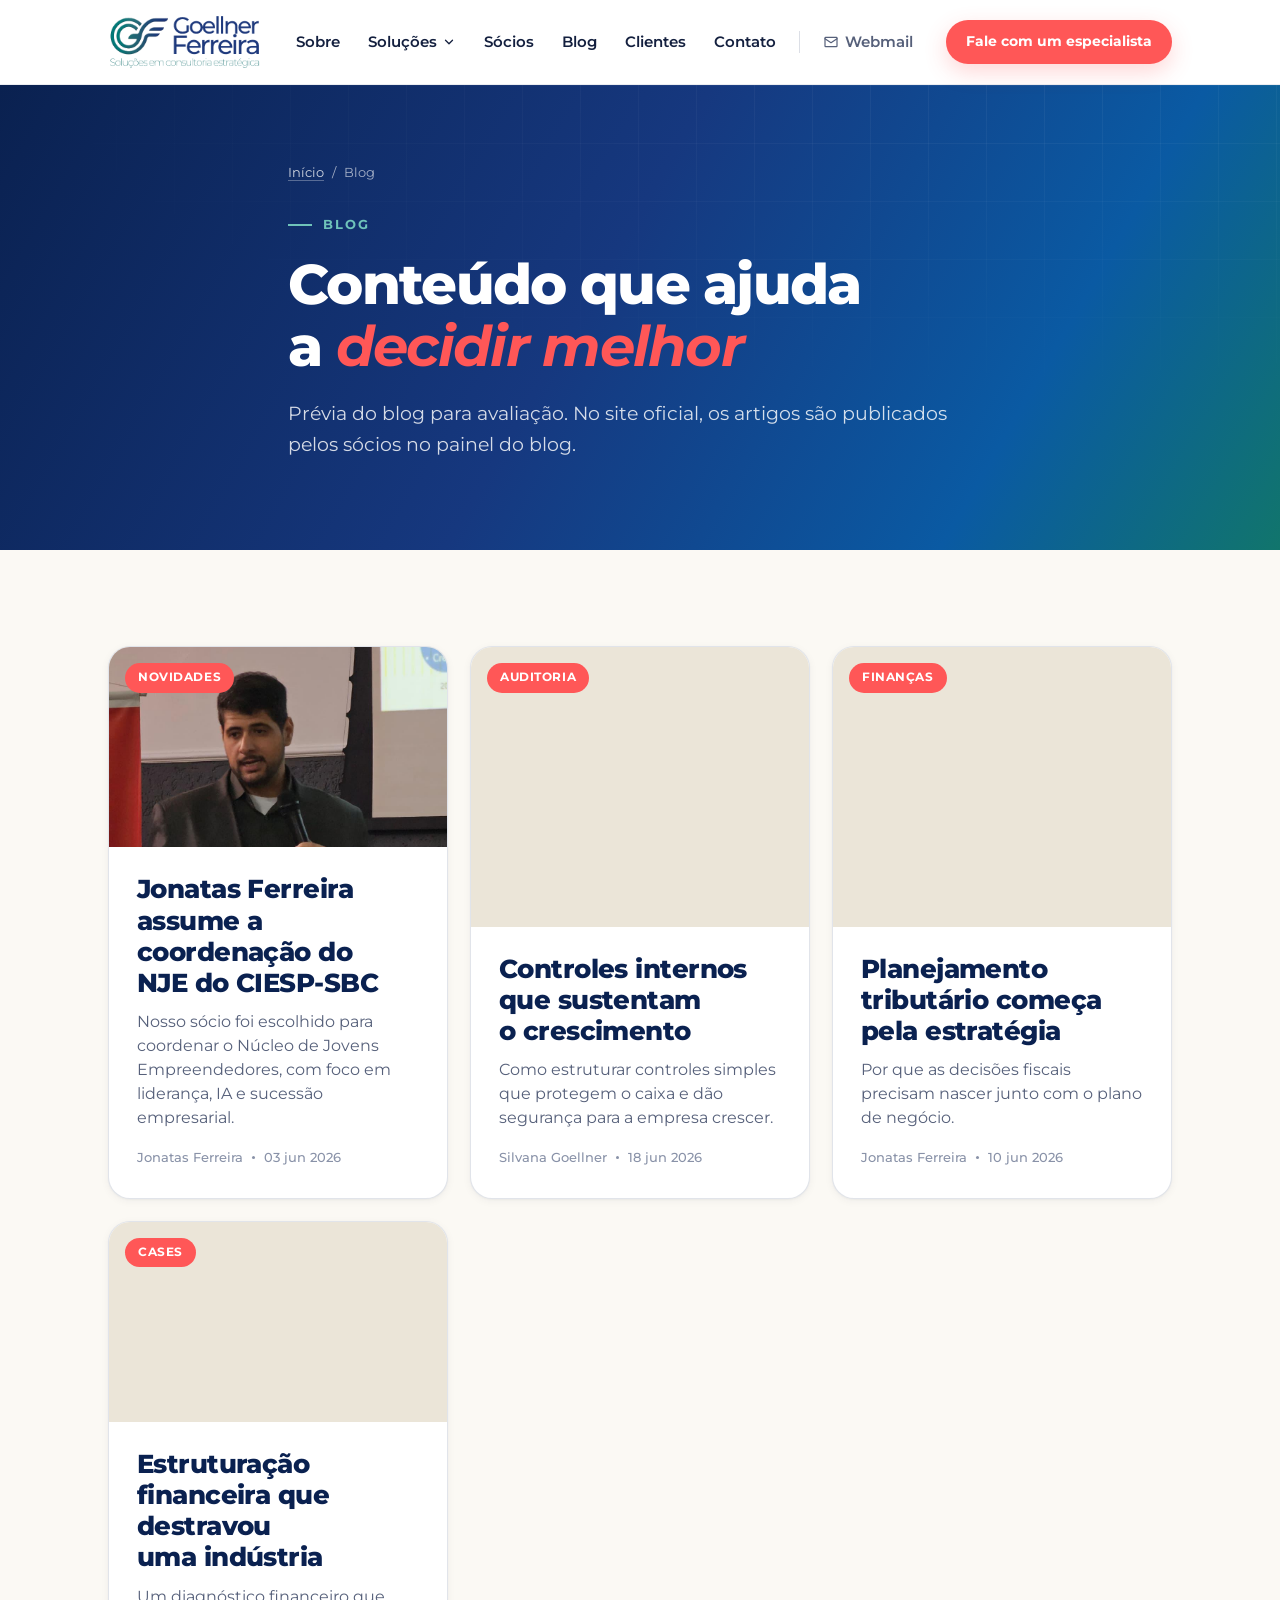
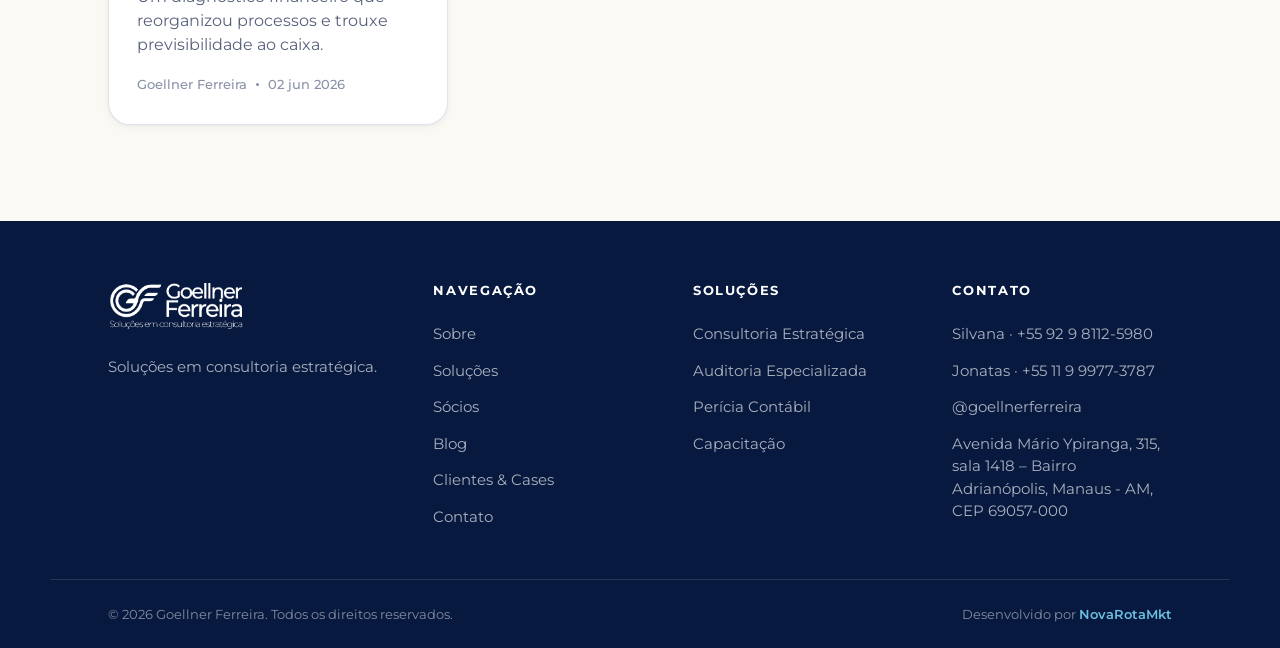
==== blog/index.html @ 42d34f9a "121" ====
<!DOCTYPE html>
<html lang="pt-BR">
<head>
<meta charset="UTF-8" />
<meta name="robots" content="noindex, nofollow" />
<meta name="viewport" content="width=device-width, initial-scale=1.0" />
<title>Blog (prévia) | Goellner Ferreira</title>
<meta name="description" content="Recebemos a sua mensagem." />

<meta name="author" content="Goellner Ferreira" />
<meta http-equiv="Content-Security-Policy" content="upgrade-insecure-requests" />
<meta name="google-site-verification" content="rAgCxMST4KZm6oVGgLvI1iyK0p1eZShSmcv3sGeHXk4" />
<!-- Google tag (gtag.js) -->
<script async src="https://www.googletagmanager.com/gtag/js?id=G-H2V8YQGPY5"></script>
<script>window.dataLayer=window.dataLayer||[];function gtag(){dataLayer.push(arguments);}gtag('js',new Date());gtag('config','G-H2V8YQGPY5');</script>
<link rel="canonical" href="https://goellnerferreira.com.br/obrigado.html" />
<meta property="og:type" content="website" />
<meta property="og:title" content="Mensagem enviada | Goellner Ferreira" />
<meta property="og:description" content="Recebemos a sua mensagem." />
<meta property="og:url" content="https://goellnerferreira.com.br/obrigado.html" />
<meta property="og:image" content="https://goellnerferreira.com.br/assets/logo-gf.png" />
<meta property="og:site_name" content="Goellner Ferreira" />
<meta property="og:locale" content="pt_BR" />
<meta name="twitter:card" content="summary_large_image" />
<link rel="alternate" type="application/rss+xml" title="Blog Goellner Ferreira" href="https://goellnerferreira.com.br/blog/rss.php" />

<link rel="icon" type="image/png" href="../assets/gf-symbol.png" />
<link rel="preconnect" href="https://fonts.googleapis.com" />
<link rel="preconnect" href="https://fonts.gstatic.com" crossorigin />
<link href="https://fonts.googleapis.com/css2?family=Montserrat:ital,wght@0,400;0,500;0,600;0,700;0,800;1,500;1,600&display=swap" rel="stylesheet" />
<style>
:root{
  --navy-900:#07193f;--navy-800:#0a2150;--navy-700:#102a63;--navy-600:#16387f;
  --royal:#0e76cf;--royal-deep:#0a5aa3;--sky:#6cbfe0;
  --teal-700:#11756c;--teal-600:#1f8a82;--teal-300:#6fc3ba;
  --coral:#ff5757;--coral-deep:#e23f3f;
  --cream:#f3efe7;--cream-2:#ebe5d8;--paper:#fff;--paper-2:#fbf9f4;
  --ink:#14203f;--muted:#56607a;--faint:#8992a8;
  --line:rgba(10,33,80,.12);--line-2:rgba(10,33,80,.07);
  --grad-brand:linear-gradient(120deg,var(--navy-800) 0%,var(--navy-600) 46%,var(--royal-deep) 78%,var(--teal-700) 100%);
  --font:"Montserrat",system-ui,sans-serif;
  --r:14px;--r-lg:22px;
  --sh-sm:0 1px 2px rgba(16,30,68,.04),0 2px 8px rgba(16,30,68,.05);
  --sh-md:0 6px 8px rgba(10,33,80,.03),0 18px 26px rgba(10,33,80,.08);
  --max:1180px;--gut:clamp(20px,5vw,58px);
}
*{box-sizing:border-box;margin:0;padding:0}
body{font-family:var(--font);background:var(--paper);color:var(--ink);font-size:16.5px;line-height:1.55;-webkit-font-smoothing:antialiased;text-rendering:optimizeLegibility}
h1,h2,h3,h4{font-weight:800;line-height:1.12;letter-spacing:-.022em;color:var(--navy-800);text-wrap:balance}
p{text-wrap:pretty}
a{color:inherit;text-decoration:none}
a:hover{color:var(--coral)}
img{display:block;max-width:100%}
.wrap{max-width:var(--max);margin:0 auto;padding-inline:var(--gut)}
.sec{padding-block:clamp(58px,7.5vw,104px)}
.sec.cream{background:var(--cream)}
.sec.paper2{background:var(--paper-2)}
.kicker{display:inline-flex;align-items:center;gap:11px;font-size:12.5px;font-weight:700;letter-spacing:.16em;text-transform:uppercase;color:var(--coral)}
.kicker::before{content:"";width:24px;height:2px;background:var(--coral)}
.kicker.teal{color:var(--teal-600)}.kicker.teal::before{background:var(--teal-600)}
.btn{display:inline-flex;align-items:center;gap:9px;font-family:var(--font);font-size:15px;font-weight:700;padding:14px 26px;border-radius:999px;border:1.5px solid transparent;cursor:pointer;transition:transform .18s,box-shadow .22s,background .2s,color .2s,border-color .2s;white-space:nowrap}
.btn svg{width:16px;height:16px}
.btn:hover{color:inherit}
.btn-coral{background:var(--coral);color:#fff;box-shadow:0 8px 22px rgba(255,87,87,.26)}
.btn-coral:hover{transform:translateY(-2px);color:#fff;filter:brightness(1.05)}
.btn-navy{background:var(--navy-800);color:#fff}
.btn-navy:hover{transform:translateY(-2px);color:#fff;background:var(--navy-900)}
.btn-ghost{border-color:var(--line);color:var(--navy-800);background:var(--paper)}
.btn-ghost:hover{border-color:var(--navy-700);color:var(--navy-800)}
.btn-light{background:rgba(255,255,255,.14);color:#fff;border-color:rgba(255,255,255,.32);backdrop-filter:blur(6px)}
.btn-light:hover{background:rgba(255,255,255,.22);color:#fff}
.btn-sm{padding:11px 20px;font-size:14px}
.strip{background:var(--navy-900);color:#fff;font-size:13.5px;font-weight:600;text-align:center;padding:9px 20px}
.strip b{color:var(--sky);font-weight:700}
.strip a{color:#fff;text-decoration:underline;text-underline-offset:3px;text-decoration-color:rgba(255,255,255,.4)}
.strip a:hover{color:var(--sky);text-decoration-color:var(--sky)}
.hdr{position:sticky;top:0;z-index:60;background:rgba(255,255,255,.88);backdrop-filter:blur(14px);border-bottom:1px solid var(--line-2);transition:box-shadow .3s,border-color .3s}
.hdr[data-stuck="true"]{border-bottom-color:var(--line);box-shadow:0 4px 20px rgba(16,30,68,.05)}
.nav{display:flex;align-items:center;gap:26px;height:84px}
.nav-logo{height:58px;width:auto}
.nav-links{display:flex;gap:2px;margin-left:auto}
.nav-link{font-size:14.5px;font-weight:600;color:var(--ink);padding:9px 15px;border-radius:999px;transition:.16s}
.nav-link:hover{background:var(--cream);color:var(--coral)}
.burger{margin-left:auto;display:none;flex-direction:column;gap:5px;background:none;border:none;cursor:pointer;padding:8px}
.burger span{width:26px;height:2px;background:var(--navy-800);border-radius:2px}
.mmenu{display:none;flex-direction:column;padding:10px var(--gut) 22px;background:var(--paper-2);border-bottom:1px solid var(--line)}
.mmenu.open{display:flex}
.mmenu a{padding:13px 6px;font-weight:600;border-bottom:1px solid var(--line-2)}
.mmenu .btn{margin-top:14px;justify-content:center}
.hero{position:relative;min-height:clamp(500px,68vh,740px);display:flex;align-items:center;overflow:hidden;isolation:isolate;background:var(--grad-brand)}
.hero-grid-tex{position:absolute;inset:0;background-image:linear-gradient(rgba(255,255,255,.05) 1px,transparent 1px),linear-gradient(90deg,rgba(255,255,255,.05) 1px,transparent 1px);background-size:58px 58px;-webkit-mask-image:radial-gradient(120% 100% at 78% 0%,#000,transparent 70%);mask-image:radial-gradient(120% 100% at 78% 0%,#000,transparent 70%);z-index:1}
.hero-glow{position:absolute;right:-10%;top:-32%;width:56vw;max-width:680px;aspect-ratio:1;background:radial-gradient(circle,rgba(108,191,224,.24),rgba(31,138,130,.12) 46%,transparent 68%);z-index:1}
.hero-glow-2{position:absolute;left:-12%;bottom:-40%;width:42vw;max-width:480px;aspect-ratio:1;background:radial-gradient(circle,rgba(255,87,87,.1),transparent 66%);z-index:1}
.hero-in{position:relative;z-index:3;display:grid;grid-template-columns:1.1fr .9fr;gap:clamp(36px,5vw,80px);align-items:stretch;padding-block:clamp(40px,5.5vw,76px)}
.hero-in>div:first-child{display:flex;flex-direction:column;justify-content:center}
.hero h1{font-size:clamp(36px,5vw,60px);margin-top:20px;letter-spacing:-.032em;color:#fff}
.hero h1 em{font-style:italic;font-weight:700;color:var(--coral)}
.hero-sub{font-size:clamp(16.5px,1.45vw,19px);color:rgba(255,255,255,.8);margin-top:20px;max-width:46ch;line-height:1.65}
.hero-cta{display:flex;gap:13px;margin-top:34px;flex-wrap:wrap}
.hero-meta{display:flex;align-items:center;gap:13px;margin-top:30px;padding-top:24px;border-top:1px solid rgba(255,255,255,.16)}
.faces{display:flex}
.faces img{width:46px;height:46px;border-radius:50%;object-fit:cover;border:2.5px solid rgba(255,255,255,.3)}
.faces img+img{margin-left:-14px}
.hero-meta .t{font-size:13.5px;color:rgba(255,255,255,.66);line-height:1.45}
.hero-meta .t b{color:#fff;display:block;font-size:14px}
.hero .kicker{color:var(--teal-300)}.hero .kicker::before{background:var(--teal-300)}
.panel{position:relative;min-height:420px;background:rgba(255,255,255,.08);border:1px solid rgba(255,255,255,.18);border-radius:var(--r-lg);padding:clamp(30px,3.4vw,40px);backdrop-filter:blur(14px);box-shadow:0 30px 60px rgba(0,0,0,.2);display:flex;flex-direction:column}
.panel-slide{display:none;flex-direction:column;flex:1;animation:fadein .5s ease}
.panel-slide.active{display:flex}
@keyframes fadein{from{opacity:0;transform:translateY(6px)}to{opacity:1;transform:none}}
.panel-h{display:flex;align-items:center;justify-content:space-between;margin-bottom:22px}
.panel-h span:first-child{font-size:11.5px;font-weight:700;letter-spacing:.14em;text-transform:uppercase;color:rgba(255,255,255,.6)}
.pulse{width:8px;height:8px;border-radius:50%;background:var(--teal-300);box-shadow:0 0 0 4px rgba(111,195,186,.22);animation:pulsing 2s infinite}
@keyframes pulsing{0%,100%{box-shadow:0 0 0 4px rgba(111,195,186,.22)}50%{box-shadow:0 0 0 9px rgba(111,195,186,.06)}}
.stat-grid{display:grid;grid-template-columns:1fr 1fr;gap:1px;background:rgba(255,255,255,.14);border-radius:14px;overflow:hidden;flex:1}
.stat-cell{background:rgba(10,33,80,.3);padding:24px 20px;display:flex;flex-direction:column;gap:9px;justify-content:center}
.stat-cell .v{font-size:clamp(30px,3.2vw,40px);font-weight:800;color:#fff;letter-spacing:-.03em;line-height:1}
.stat-cell .v span{font-size:14px;color:var(--teal-300);margin-left:3px;font-weight:700}
.stat-cell .l{font-size:13px;color:rgba(255,255,255,.6);line-height:1.4}
.panel-note{margin-top:18px;font-size:13.5px;color:rgba(255,255,255,.7);line-height:1.55;border-top:1px solid rgba(255,255,255,.12);padding-top:16px}
.panel-post{display:flex;flex-direction:column;flex:1;border-radius:14px;overflow:hidden;background:rgba(10,33,80,.3);text-decoration:none;color:#fff;transition:background .2s}
.panel-post:hover{background:rgba(10,33,80,.42);color:#fff}
.panel-post-cov{height:180px;overflow:hidden}
.panel-post-cov img{width:100%;height:100%;object-fit:cover;object-position:50% 25%}
.panel-post-b{padding:20px 22px 22px;display:flex;flex-direction:column;gap:10px;flex:1}
.panel-post-tag{font-size:11px;font-weight:700;letter-spacing:.06em;text-transform:uppercase;color:var(--teal-300);align-self:flex-start}
.panel-post-b h4{color:#fff;font-size:18px;line-height:1.32;font-weight:700}
.panel-post-b p{color:rgba(255,255,255,.7);font-size:13.5px;line-height:1.55}
.panel-post-link{margin-top:auto;font-size:13px;font-weight:700;color:var(--coral);display:inline-flex;align-items:center;gap:6px}
.panel-post-link svg{width:14px;height:14px}
.panel-about{flex:1;display:flex;flex-direction:column;gap:18px;justify-content:center}
.panel-about>p{font-size:15.5px;color:rgba(255,255,255,.82);line-height:1.65}
.panel-about-faces{display:flex;align-items:center;gap:14px}
.panel-about-faces img{width:50px;height:50px;border-radius:50%;object-fit:cover;border:2px solid rgba(255,255,255,.24);flex:none}
.panel-about-faces div{display:flex;flex-direction:column}
.panel-about-faces b{color:#fff;font-size:15px}
.panel-about-faces span{font-size:12.5px;color:rgba(255,255,255,.6);margin-top:2px}
.panel-dots{display:flex;justify-content:center;gap:9px;margin-top:22px}
.panel-dot{width:8px;height:8px;border-radius:50%;background:rgba(255,255,255,.26);border:none;cursor:pointer;padding:0;transition:.25s}
.panel-dot.active{background:var(--coral);box-shadow:0 0 0 3px rgba(255,87,87,.24)}
.trust{background:var(--paper);border-block:1px solid var(--line-2);padding-block:clamp(34px,4vw,52px)}
.trust-l{font-size:11.5px;font-weight:700;letter-spacing:.16em;text-transform:uppercase;color:var(--faint);text-align:center;margin-bottom:26px}
.trust-more{font-size:13.5px;font-weight:700;color:var(--navy-700);text-decoration:underline;text-underline-offset:3px}.trust-more:hover{color:var(--coral)}
.marquee{overflow:hidden;-webkit-mask-image:linear-gradient(90deg,transparent,#000 8%,#000 92%,transparent);mask-image:linear-gradient(90deg,transparent,#000 8%,#000 92%,transparent)}
.marquee-track{display:flex;align-items:center;gap:clamp(40px,6vw,76px);width:max-content;animation:marquee 26s linear infinite}
.marquee-track img{height:36px;width:auto;flex:none;filter:grayscale(1) opacity(.55);transition:filter .22s}
.marquee-track img:hover{filter:none}
.marquee:hover .marquee-track{animation-play-state:paused}
@keyframes marquee{from{transform:translateX(0)}to{transform:translateX(-50%)}}
@media(prefers-reduced-motion:reduce){.marquee-track{animation:none}}
.split{display:grid;grid-template-columns:.82fr 1.18fr;gap:clamp(34px,5vw,80px);align-items:start}
.split-aside{position:sticky;top:112px}
.split-aside h2{font-size:clamp(28px,3.4vw,44px);margin-top:16px}
.split-aside p{color:var(--muted);margin-top:16px;font-size:16.5px}
.about-body p{font-size:17.5px;color:var(--muted);margin-bottom:20px;line-height:1.7}
.about-body strong{color:var(--navy-800);font-weight:700}
.mvv{display:grid;gap:2px;margin-top:12px;border-top:1px solid var(--line)}
.mvv-i{display:grid;grid-template-columns:130px 1fr;gap:22px;padding:24px 0;border-bottom:1px solid var(--line)}
.mvv-i .k{font-size:12.5px;font-weight:700;letter-spacing:.13em;text-transform:uppercase;color:var(--teal-600);padding-top:3px}
.mvv-i p{font-size:16px;color:var(--muted);line-height:1.65;margin:0}
.grid4{display:grid;grid-template-columns:repeat(4,1fr);gap:18px}
.scard{background:var(--paper);border:1px solid var(--line);border-radius:var(--r);padding:28px 26px 30px;box-shadow:var(--sh-sm);transition:transform .2s,box-shadow .24s}
.scard:hover{transform:translateY(-4px);box-shadow:var(--sh-md)}
.scard .num{font-size:12px;font-weight:800;letter-spacing:.12em;color:var(--faint)}
.badge{width:50px;height:50px;border-radius:13px;background:var(--grad-brand);display:grid;place-items:center;color:#fff;margin:20px 0 20px;box-shadow:0 6px 16px rgba(10,33,80,.18)}
.badge svg{width:24px;height:24px}
.scard h3{font-size:18px}
.scard p{font-size:14.5px;color:var(--muted);margin-top:10px;line-height:1.6}
.scard{display:flex;flex-direction:column}.smore{margin-top:auto;padding-top:20px;display:inline-flex;align-items:center;gap:7px;font-size:13.5px;font-weight:700;color:var(--coral)}.smore svg{width:15px;height:15px;transition:transform .2s}.smore:hover svg{transform:translateX(3px)}
.scard ul{list-style:none;margin-top:16px;display:grid;gap:7px}
.scard li{font-size:13px;color:var(--muted);padding-left:16px;position:relative}
.scard li::before{content:"";position:absolute;left:0;top:8px;width:5px;height:5px;border-radius:50%;background:var(--teal-300)}
.people{display:grid;gap:20px}
.person{display:grid;grid-template-columns:250px 1fr;gap:clamp(24px,3vw,44px);background:var(--paper);border:1px solid var(--line);border-radius:var(--r-lg);overflow:hidden;box-shadow:var(--sh-sm)}
.person img{width:100%;height:100%;object-fit:cover;min-height:270px}
.person-b{padding:clamp(26px,3vw,40px) clamp(26px,3vw,40px) clamp(26px,3vw,40px) 0}
.person-b .role{font-size:12.5px;font-weight:700;letter-spacing:.12em;text-transform:uppercase;color:var(--coral)}
.person-b h3{font-size:clamp(21px,2.2vw,28px);margin-top:8px}
.person-b p{font-size:15.5px;color:var(--muted);margin-top:14px;line-height:1.68}
.plink{display:inline-block;margin-top:18px;font-size:13.5px;font-weight:700;color:var(--royal-deep);text-decoration:underline;text-underline-offset:3px}.plink:hover{color:var(--coral)}
.creds{display:flex;flex-wrap:wrap;gap:8px;margin-top:20px}
.cred{font-size:12px;font-weight:600;color:var(--navy-700);background:var(--cream);border:1px solid var(--line-2);padding:6px 12px;border-radius:999px}
.quote{background:var(--cream-2);border-radius:var(--r-lg);padding:clamp(32px,4.5vw,64px);margin-top:24px}
.quote p{font-size:clamp(20px,2.4vw,30px);font-weight:600;font-style:italic;color:var(--navy-800);line-height:1.42;letter-spacing:-.02em;max-width:32ch}
.quote .who{font-size:13.5px;font-weight:700;letter-spacing:.1em;text-transform:uppercase;color:var(--muted);margin-top:24px}
.bhead{display:flex;align-items:flex-end;justify-content:space-between;gap:24px;flex-wrap:wrap;margin-bottom:40px}
.bhead h2{font-size:clamp(27px,3.3vw,42px);margin-top:14px}
.bgrid{display:grid;grid-template-columns:1.05fr .95fr;gap:24px;align-items:stretch}
.bfeat{display:flex;flex-direction:column;background:var(--paper);border:1px solid var(--line);border-radius:var(--r-lg);overflow:hidden;box-shadow:var(--sh-sm);transition:transform .2s,box-shadow .24s}
.bfeat:hover{transform:translateY(-4px);box-shadow:var(--sh-md)}
.bcov{position:relative;flex:1;min-height:230px;background:var(--cream-2);overflow:hidden}
.bcov img{position:absolute;inset:0;width:100%;height:100%;object-fit:cover;object-position:50% 22%;transition:transform .35s}
.bfeat:hover .bcov img{transform:scale(1.04)}
.chip{position:absolute;top:16px;left:16px;font-size:11.5px;font-weight:700;letter-spacing:.05em;text-transform:uppercase;color:#fff;background:var(--coral);padding:6px 13px;border-radius:999px}
.chip.sm{position:static;color:var(--coral);background:rgba(255,87,87,.12);align-self:flex-start}
.bfeat-b{padding:26px 28px 30px}
.bfeat-b h3{font-size:clamp(19px,2vw,26px);line-height:1.22}
.bfeat-b p{color:var(--muted);font-size:15.5px;margin-top:12px}
.bmeta{display:flex;align-items:center;gap:9px;font-size:12.5px;color:var(--faint);font-weight:500;margin-top:18px}
.bdot{width:3px;height:3px;border-radius:50%;background:var(--faint)}
.blist{display:flex;flex-direction:column;gap:18px}
.bitem{display:flex;gap:18px;background:var(--paper);border:1px solid var(--line);border-radius:var(--r);padding:16px;box-shadow:var(--sh-sm);transition:transform .2s,box-shadow .24s}
.bitem:hover{transform:translateY(-3px);box-shadow:var(--sh-md)}
.bthumb{flex:none;width:112px;border-radius:10px;overflow:hidden;background:var(--cream-2);display:grid;place-items:center}
.bthumb img{width:100%;height:100%;object-fit:cover}
.bthumb .fb{color:var(--faint)}
.bthumb .fb svg{width:24px;height:24px}
.bitem-b{display:flex;flex-direction:column;gap:8px;padding:4px 4px 4px 0}
.bitem-b h4{font-size:16.5px;line-height:1.28}
.bitem-b .bmeta{margin-top:auto}
.cta{background:var(--grad-brand);color:#fff;position:relative;overflow:hidden;isolation:isolate}
.cta::before{content:"";position:absolute;inset:0;background-image:linear-gradient(rgba(255,255,255,.05) 1px,transparent 1px),linear-gradient(90deg,rgba(255,255,255,.05) 1px,transparent 1px);background-size:62px 62px;-webkit-mask-image:radial-gradient(120% 100% at 78% 0%,#000,transparent 72%);mask-image:radial-gradient(120% 100% at 78% 0%,#000,transparent 72%);z-index:-1}
.cta::after{content:"";position:absolute;left:-8%;bottom:-64%;width:50vw;max-width:600px;aspect-ratio:1;background:radial-gradient(circle,rgba(108,191,224,.34),transparent 62%);z-index:-1}
.cta-in{display:flex;align-items:center;justify-content:space-between;gap:36px;flex-wrap:wrap;padding-block:clamp(54px,6.5vw,88px)}
.cta h2{color:#fff;font-size:clamp(27px,3.3vw,44px);max-width:19ch}
.cta p{color:rgba(255,255,255,.8);margin-top:14px;max-width:42ch}
.cgrid{display:grid;grid-template-columns:.85fr 1.15fr;gap:clamp(34px,5vw,72px)}
.ci{display:flex;gap:15px;align-items:flex-start;margin-top:24px}
.ci-ic{flex:none;width:46px;height:46px;border-radius:12px;background:rgba(255,87,87,.1);color:var(--coral);display:grid;place-items:center}
.ci-ic svg{width:20px;height:20px}
.ci h4{font-size:12.5px;color:var(--faint);font-weight:700;letter-spacing:.06em;text-transform:uppercase}
.ci p{font-size:16.5px;color:var(--ink);margin-top:3px}
.form{background:var(--paper);border:1px solid var(--line);border-radius:var(--r-lg);padding:clamp(26px,3vw,40px);box-shadow:var(--sh-md)}
.frow{display:grid;grid-template-columns:1fr 1fr;gap:16px}
.fld{margin-top:16px}
.fld:first-child{margin-top:0}
.frow>.fld{margin-top:0}
.frow{margin-top:16px}
.frow:first-child{margin-top:0}
.fld label{display:block;font-size:12.5px;font-weight:700;color:var(--muted);margin-bottom:7px}
.fld input,.fld textarea,.fld select{width:100%;font-family:var(--font);font-size:15.5px;color:var(--ink);background:var(--paper-2);border:1.5px solid var(--line);border-radius:11px;padding:13px 15px;transition:.18s}
.fld textarea{resize:vertical;min-height:118px}
.fld input:focus,.fld textarea:focus,.fld select:focus{outline:none;border-color:var(--coral);box-shadow:0 0 0 4px rgba(255,87,87,.12);background:#fff}
.form .btn{width:100%;justify-content:center;margin-top:22px}
.fnote{font-size:12.5px;color:var(--faint);text-align:center;margin-top:14px}
.ftr{background:var(--navy-900);color:rgba(255,255,255,.7)}
.ftr-top{display:grid;grid-template-columns:1.3fr 1fr 1fr 1fr;gap:40px;padding-block:60px 44px}
.ftr-logo{height:50px;margin-bottom:18px;filter:brightness(0) invert(1)}
.ftr-about{font-size:14.5px;line-height:1.65;max-width:32ch}
.ftr h5{color:#fff;font-size:12.5px;letter-spacing:.13em;text-transform:uppercase;margin-bottom:16px;font-weight:700}
.ftr-col a,.ftr-col p{display:block;font-size:14.5px;color:rgba(255,255,255,.66);padding:7px 0;overflow-wrap:anywhere}
.ftr-col a:hover{color:var(--sky)}
.ftr-bot{border-top:1px solid rgba(255,255,255,.12);padding-block:24px;display:flex;justify-content:space-between;gap:14px;flex-wrap:wrap;font-size:13px;color:rgba(255,255,255,.5)}
.ftr-bot a{color:var(--sky);font-weight:600}
.rv{opacity:0;transform:translateY(20px);transition:opacity .6s ease,transform .6s ease}
.rv.in{opacity:1;transform:none}
@media (prefers-reduced-motion:reduce){.rv{opacity:1;transform:none;transition:none}}
@media(max-width:860px){
  .nav-links{display:none}.burger{display:flex}
  .hdr .nav>.btn{display:none}
  .hero-in,.split,.bgrid,.cgrid{grid-template-columns:1fr}
  .split-aside{position:static}
  .grid4{grid-template-columns:1fr 1fr}
  .person{grid-template-columns:200px 1fr}
  .ftr-top{grid-template-columns:1fr 1fr}
}
@media(max-width:640px){
  body{font-size:16px}
  .grid4{grid-template-columns:1fr}
  .person{grid-template-columns:1fr}
  .person img{min-height:230px}
  .person-b{padding:24px}
  .mvv-i{grid-template-columns:1fr;gap:8px}
  .frow{grid-template-columns:1fr}
  .bitem{flex-direction:column}
  .bthumb{width:100%;aspect-ratio:16/9}
  .ftr-top{grid-template-columns:1fr}
  .nav{height:70px}.nav-logo{height:48px}
}
.faddr{line-height:1.55!important;max-width:30ch}</style>
<style>/*ftr-mobile*/
@media(max-width:860px){.ftr-top{grid-template-columns:1fr 1fr!important;gap:32px 24px!important}.ftr-top>.ftr-col:first-child{grid-column:1/-1}}
@media(max-width:640px){
.ftr-top{grid-template-columns:1fr!important;gap:30px!important;padding-block:44px 30px!important}
.ftr-col h5{margin-bottom:12px!important}
.ftr-col:nth-child(2){display:grid!important;grid-template-columns:1fr 1fr;column-gap:14px}
.ftr-col:nth-child(2) h5{grid-column:1/-1}
.ftr-col a{padding:10px 0!important;font-size:15px!important;border-bottom:1px solid rgba(255,255,255,.08)}
.ftr-col:nth-child(3) a{display:flex!important;align-items:center;min-height:44px;padding:8px 0!important}
.ftr-col:first-child a{border-bottom:0}
.ftr-bot,.ftr-bottom{flex-direction:column!important;align-items:flex-start!important;gap:8px!important;padding-block:20px 26px!important;font-size:12.5px!important}
}</style>
<style id="gfh-css">
.gfh{position:sticky;top:0;z-index:80;background:rgba(255,255,255,.92);-webkit-backdrop-filter:blur(14px);backdrop-filter:blur(14px);border-bottom:1px solid rgba(10,33,80,.08);font-family:"Montserrat",system-ui,sans-serif;transition:box-shadow .3s}
.gfh[data-stuck="true"]{box-shadow:0 4px 20px rgba(16,30,68,.06)}
.gfh *{box-sizing:border-box}
.gfh-in{max-width:1180px;margin:0 auto;padding:0 clamp(20px,5vw,58px);display:flex;align-items:center;gap:20px;height:84px}
.gfh-logo{display:flex;flex:none}.gfh-logo img{height:56px;width:auto;display:block}
.gfh-links{display:flex;align-items:center;gap:2px;margin-left:auto}
.gfh-links a{font-size:14.5px;font-weight:600;color:#14203f;padding:9px 13px;border-radius:999px;text-decoration:none;white-space:nowrap;transition:background .16s,color .16s}
.gfh-links a:hover{background:#f3efe7;color:#ff5757}
.gfh-links a.on{color:#ff5757}
.gfh-wm{display:inline-flex!important;align-items:center;gap:6px;color:#56607a!important;font-weight:600!important}
.gfh-wm svg{width:16px;height:16px}
.gfh-sep{width:1px;height:22px;background:rgba(10,33,80,.14);margin:0 8px}
.gfh-cta{flex:none;display:inline-flex;align-items:center;font-size:14px;font-weight:700;color:#fff!important;background:#ff5757;padding:11px 20px;border-radius:999px;text-decoration:none;white-space:nowrap;box-shadow:0 8px 22px rgba(255,87,87,.24);transition:transform .18s}
.gfh-cta:hover{transform:translateY(-2px);color:#fff}
.gfh-burger{display:none;margin-left:auto;flex-direction:column;gap:5px;background:none;border:0;cursor:pointer;padding:10px}
.gfh-burger span{width:26px;height:2px;background:#0a2150;border-radius:2px;display:block}
.gfh-mm{display:none;flex-direction:column;padding:6px clamp(20px,5vw,58px) 22px;background:#fbf9f4;border-top:1px solid rgba(10,33,80,.07)}
.gfh-mm.open{display:flex}
.gfh-mm a{padding:14px 4px;font-size:15.5px;font-weight:600;color:#14203f;text-decoration:none;border-bottom:1px solid rgba(10,33,80,.07)}
.gfh-mm a.on{color:#ff5757}
.gfh-mm .gfh-cta{margin-top:16px;justify-content:center;border:0;padding:14px 20px;font-size:15px}
@media(max-width:1260px){.gfh-links a{padding:9px 10px}.gfh-sep{margin:0 4px}.gfh-wm{font-size:0!important;gap:0}.gfh-in{gap:14px}}
@media(max-width:1140px){.gfh-links,.gfh-in>.gfh-cta{display:none}.gfh-burger{display:flex}}
@media(max-width:640px){.gfh-in{height:70px}.gfh-logo img{height:46px}}
.gfh-dd{position:relative;display:flex}.gfh-links .gfh-dd>a{display:inline-flex;align-items:center;gap:5px}.gfh-chev{width:14px;height:14px;transition:transform .2s}.gfh-dd:hover .gfh-chev,.gfh-dd:focus-within .gfh-chev{transform:rotate(180deg)}.gfh-ddm{position:absolute;top:100%;left:-8px;padding-top:10px;min-width:300px;opacity:0;visibility:hidden;transform:translateY(6px);transition:opacity .18s,transform .18s,visibility .18s}.gfh-dd:hover .gfh-ddm,.gfh-dd:focus-within .gfh-ddm{opacity:1;visibility:visible;transform:none}.gfh-ddm-in{background:#fff;border:1px solid rgba(10,33,80,.1);border-radius:16px;box-shadow:0 18px 40px rgba(10,33,80,.14);padding:8px;display:grid;gap:2px}.gfh-links .gfh-ddm a{display:flex;flex-direction:column;gap:2px;border-radius:11px;padding:11px 14px;white-space:normal}.gfh-links .gfh-ddm a small{font-size:12.5px;font-weight:500;color:#56607a}.gfh-links .gfh-ddm a.on,.gfh-links .gfh-ddm a:hover{background:#f3efe7}.gfh-mm a.gfh-sub{padding:11px 4px 11px 18px;font-size:14.5px;color:#56607a;font-weight:500}.gfh-mm a.gfh-sub.on{color:#ff5757}</style>
<style>
.svh{background:var(--grad-brand);color:#fff;position:relative;overflow:hidden;isolation:isolate}
.svh::before{content:"";position:absolute;inset:0;background-image:linear-gradient(rgba(255,255,255,.05) 1px,transparent 1px),linear-gradient(90deg,rgba(255,255,255,.05) 1px,transparent 1px);background-size:58px 58px;-webkit-mask-image:radial-gradient(120% 100% at 80% 0%,#000,transparent 70%);mask-image:radial-gradient(120% 100% at 80% 0%,#000,transparent 70%);z-index:-1}
.svh-in{padding-block:clamp(44px,6vw,84px) clamp(52px,7vw,96px);max-width:820px}
.crumb{display:flex;flex-wrap:wrap;gap:8px;font-size:13px;color:rgba(255,255,255,.62);margin-bottom:26px}
.crumb a{color:rgba(255,255,255,.8);text-decoration:underline;text-underline-offset:3px;text-decoration-color:rgba(255,255,255,.3)}.crumb a:hover{color:#fff}
.svh .kicker{color:var(--teal-300)}.svh .kicker::before{background:var(--teal-300)}
.svh h1{color:#fff;font-size:clamp(34px,4.6vw,56px);margin-top:18px;letter-spacing:-.03em}
.svh h1 em{font-style:italic;color:var(--coral);font-weight:700}
.svh p.lead{font-size:clamp(16.5px,1.5vw,19px);color:rgba(255,255,255,.82);margin-top:20px;max-width:58ch;line-height:1.65}
.svh .hero-cta{display:flex;gap:13px;margin-top:32px;flex-wrap:wrap}
.shd{max-width:680px;margin-bottom:38px}.shd h2{font-size:clamp(26px,3.1vw,40px);margin-top:14px}.shd p{color:var(--muted);margin-top:14px;font-size:16.5px}
.inc{display:grid;grid-template-columns:repeat(2,minmax(0,1fr));gap:18px}
.inc-i{background:var(--paper);border:1px solid var(--line);border-radius:var(--r);padding:26px 26px 28px;box-shadow:var(--sh-sm)}
.inc-i .n{font-size:12px;font-weight:800;letter-spacing:.12em;color:var(--teal-600)}
.inc-i h3{font-size:18.5px;margin-top:10px}.inc-i p{font-size:15px;color:var(--muted);margin-top:9px;line-height:1.62}
.two{display:grid;grid-template-columns:minmax(0,.9fr) minmax(0,1.1fr);gap:clamp(32px,5vw,72px);align-items:start}
.two h2{font-size:clamp(26px,3.1vw,40px);margin-top:14px}.two>div>p{color:var(--muted);margin-top:14px}
.ticks{list-style:none;display:grid;gap:12px}
.ticks li{display:flex;gap:14px;align-items:flex-start;background:var(--paper);border:1px solid var(--line-2);border-radius:12px;padding:15px 18px;font-size:15.5px;color:var(--ink)}
.ticks li svg{flex:none;width:20px;height:20px;color:var(--teal-600);margin-top:1px}
.steps{display:grid;grid-template-columns:repeat(4,minmax(0,1fr));gap:18px;counter-reset:s}
.step{border-top:2px solid var(--navy-800);padding-top:20px}
.step .k{font-size:13px;font-weight:800;color:var(--coral);letter-spacing:.1em}
.step h3{font-size:17.5px;margin-top:8px}.step p{font-size:14.5px;color:var(--muted);margin-top:8px;line-height:1.6}
.faq{max-width:860px;display:grid;gap:12px}
.faq details{background:var(--paper);border:1px solid var(--line);border-radius:14px;padding:0 24px;transition:box-shadow .2s}
.faq details[open]{box-shadow:var(--sh-md)}
.faq summary{list-style:none;cursor:pointer;display:flex;justify-content:space-between;gap:18px;align-items:center;padding:20px 0;font-weight:700;font-size:16.5px;color:var(--navy-800)}
.faq summary::-webkit-details-marker{display:none}
.faq summary::after{content:"+";font-size:24px;font-weight:500;color:var(--coral);flex:none;transition:transform .2s}
.faq details[open] summary::after{transform:rotate(45deg)}
.faq details p{padding:0 0 22px;color:var(--muted);font-size:15.5px;line-height:1.7;max-width:70ch}
.others{display:grid;grid-template-columns:repeat(3,minmax(0,1fr));gap:16px}
.oth{display:flex;flex-direction:column;gap:8px;background:var(--paper);border:1px solid var(--line);border-radius:var(--r);padding:22px 24px;box-shadow:var(--sh-sm);transition:transform .2s,box-shadow .24s}
.oth:hover{transform:translateY(-3px);box-shadow:var(--sh-md);color:inherit}
.oth b{font-size:17px;color:var(--navy-800)}.oth span{font-size:14px;color:var(--muted)}
.oth i{font-style:normal;margin-top:6px;font-size:13.5px;font-weight:700;color:var(--coral);display:inline-flex;gap:6px;align-items:center}.oth i svg{width:14px;height:14px}
@media(max-width:860px){.inc,.two{grid-template-columns:1fr}.steps{grid-template-columns:1fr 1fr}.others{grid-template-columns:1fr}}
@media(max-width:560px){.steps{grid-template-columns:1fr}.faq details{padding:0 18px}.faq summary{font-size:15.5px}}
</style>
</head>
<body>
<header class="gfh" id="gfh" data-stuck="false">
  <div class="gfh-in">
    <a class="gfh-logo" href="../index.html"><img src="../assets/logo-gf-web.png" alt="Goellner Ferreira — consultoria estratégica e auditoria" /></a>
    <nav class="gfh-links"><a href="../index.html#sobre">Sobre</a><div class="gfh-dd"><a href="../index.html#solucoes">Soluções<svg class="gfh-chev" viewBox="0 0 24 24" fill="none" stroke="currentColor" stroke-width="2.2" stroke-linecap="round" stroke-linejoin="round"><path d="M6 9l6 6 6-6"/></svg></a><div class="gfh-ddm"><div class="gfh-ddm-in"><a href="../consultoria-estrategica.html">Consultoria Estratégica<small>Estrutura, finanças e M&amp;A</small></a><a href="../auditoria.html">Auditoria Especializada<small>Contábil, controles e compliance</small></a><a href="../pericia-contabil.html">Perícia Contábil<small>Laudos e assistência técnica</small></a><a href="../capacitacao.html">Capacitação<small>Treinamentos in company</small></a></div></div></div><a href="../index.html#socios">Sócios</a><a href="./">Blog</a><a href="../cases.html">Clientes</a><a href="../index.html#contato">Contato</a><span class="gfh-sep"></span><a class="gfh-wm" href="https://webmail-seguro.com.br/goellnerferreira.com.br/" target="_blank" rel="noopener"><svg viewBox="0 0 24 24" fill="none" stroke="currentColor" stroke-width="1.8" stroke-linecap="round" stroke-linejoin="round"><path d="M4 5h16a1 1 0 011 1v12a1 1 0 01-1 1H4a1 1 0 01-1-1V6a1 1 0 011-1z"/><path d="M3 7l9 6 9-6"/></svg>Webmail</a></nav>
    <a class="gfh-cta" href="../index.html#contato">Fale com um especialista</a>
    <button class="gfh-burger" aria-label="Abrir menu" onclick="document.getElementById('gfhmm').classList.toggle('open')"><span></span><span></span><span></span></button>
  </div>
  <div class="gfh-mm" id="gfhmm"><a href="../index.html#sobre">Sobre</a><a href="../index.html#solucoes">Soluções</a><a class="gfh-sub" href="../consultoria-estrategica.html">Consultoria Estratégica</a><a class="gfh-sub" href="../auditoria.html">Auditoria Especializada</a><a class="gfh-sub" href="../pericia-contabil.html">Perícia Contábil</a><a class="gfh-sub" href="../capacitacao.html">Capacitação</a><a href="../index.html#socios">Sócios</a><a href="./">Blog</a><a href="../cases.html">Clientes</a><a href="../index.html#contato">Contato</a><a href="https://webmail-seguro.com.br/goellnerferreira.com.br/" target="_blank" rel="noopener">Webmail</a><a class="gfh-cta" href="../index.html#contato">Fale com um especialista</a></div>
</header>
<script>(function(){var h=document.getElementById('gfh');function f(){h.setAttribute('data-stuck',window.scrollY>12);}f();window.addEventListener('scroll',f);document.querySelectorAll('#gfhmm a').forEach(function(a){a.addEventListener('click',function(){document.getElementById('gfhmm').classList.remove('open');});});})();</script>
<main><section class="svh"><div class="wrap svh-in"><nav class="crumb"><a href="../index.html">Início</a><span>/</span><span>Blog</span></nav><span class="kicker">Blog</span><h1>Conteúdo que ajuda a <em>decidir melhor</em></h1><p class="lead">Prévia do blog para avaliação. No site oficial, os artigos são publicados pelos sócios no painel do blog.</p></div></section>
<section class="sec paper2"><div class="wrap"><div style="display:grid;grid-template-columns:repeat(auto-fill,minmax(300px,1fr));gap:22px"><article class="bfeat"><div class="bcov" style="min-height:200px"><img src="../assets/jonatas-speaking.jpeg" alt="Jonatas Ferreira assume a coordenação do NJE do CIESP-SBC" loading="lazy" /><span class="chip">Novidades</span></div><div class="bfeat-b"><h3>Jonatas Ferreira assume a coordenação do NJE do CIESP-SBC</h3><p>Nosso sócio foi escolhido para coordenar o Núcleo de Jovens Empreendedores, com foco em liderança, IA e sucessão empresarial.</p><div class="bmeta"><span>Jonatas Ferreira</span><span class="bdot"></span><span>03 jun 2026</span></div></div></article><article class="bfeat"><div class="bcov" style="min-height:200px"><span class="chip">Auditoria</span></div><div class="bfeat-b"><h3>Controles internos que sustentam o crescimento</h3><p>Como estruturar controles simples que protegem o caixa e dão segurança para a empresa crescer.</p><div class="bmeta"><span>Silvana Goellner</span><span class="bdot"></span><span>18 jun 2026</span></div></div></article><article class="bfeat"><div class="bcov" style="min-height:200px"><span class="chip">Finanças</span></div><div class="bfeat-b"><h3>Planejamento tributário começa pela estratégia</h3><p>Por que as decisões fiscais precisam nascer junto com o plano de negócio.</p><div class="bmeta"><span>Jonatas Ferreira</span><span class="bdot"></span><span>10 jun 2026</span></div></div></article><article class="bfeat"><div class="bcov" style="min-height:200px"><span class="chip">Cases</span></div><div class="bfeat-b"><h3>Estruturação financeira que destravou uma indústria</h3><p>Um diagnóstico financeiro que reorganizou processos e trouxe previsibilidade ao caixa.</p><div class="bmeta"><span>Goellner Ferreira</span><span class="bdot"></span><span>02 jun 2026</span></div></div></article></div></div></section></main>
<style>.bhead{display:flex;align-items:flex-end;justify-content:space-between;gap:24px;flex-wrap:wrap;margin-bottom:40px}
.bhead h2{font-size:clamp(27px,3.3vw,42px);margin-top:14px}
.bgrid{display:grid;grid-template-columns:1.05fr .95fr;gap:24px;align-items:stretch}
.bfeat{display:flex;flex-direction:column;background:var(--paper);border:1px solid var(--line);border-radius:var(--r-lg);overflow:hidden;box-shadow:var(--sh-sm);transition:transform .2s,box-shadow .24s}
.bfeat:hover{transform:translateY(-4px);box-shadow:var(--sh-md)}
.bcov{position:relative;flex:1;min-height:230px;background:var(--cream-2);overflow:hidden}
.bcov img{position:absolute;inset:0;width:100%;height:100%;object-fit:cover;object-position:50% 22%;transition:transform .35s}
.bfeat:hover .bcov img{transform:scale(1.04)}
.chip{position:absolute;top:16px;left:16px;font-size:11.5px;font-weight:700;letter-spacing:.05em;text-transform:uppercase;color:#fff;background:var(--coral);padding:6px 13px;border-radius:999px}
.chip.sm{position:static;color:var(--coral);background:rgba(255,87,87,.12);align-self:flex-start}
.bfeat-b{padding:26px 28px 30px}
.bfeat-b h3{font-size:clamp(19px,2vw,26px);line-height:1.22}
.bfeat-b p{color:var(--muted);font-size:15.5px;margin-top:12px}
.bmeta{display:flex;align-items:center;gap:9px;font-size:12.5px;color:var(--faint);font-weight:500;margin-top:18px}
.bdot{width:3px;height:3px;border-radius:50%;background:var(--faint)}
.blist{display:flex;flex-direction:column;gap:18px}
.bitem{display:flex;gap:18px;background:var(--paper);border:1px solid var(--line);border-radius:var(--r);padding:16px;box-shadow:var(--sh-sm);transition:transform .2s,box-shadow .24s}
.bitem:hover{transform:translateY(-3px);box-shadow:var(--sh-md)}
.bthumb{flex:none;width:112px;border-radius:10px;overflow:hidden;background:var(--cream-2);display:grid;place-items:center}
.bthumb img{width:100%;height:100%;object-fit:cover}
.bthumb .fb{color:var(--faint)}
.bthumb .fb svg{width:24px;height:24px}
.bitem-b{display:flex;flex-direction:column;gap:8px;padding:4px 4px 4px 0}
.bitem-b h4{font-size:16.5px;line-height:1.28}
.bitem-b .bmeta{margin-top:auto}
</style>
<footer class="ftr">
  <div class="wrap ftr-top">
    <div class="ftr-col">
      <img class="ftr-logo" src="../assets/logo-gf-web.png" alt="Goellner Ferreira" />
      <p class="ftr-about">Soluções em consultoria estratégica.</p>
    </div>
    <div class="ftr-col">
      <h5>Navegação</h5>
      <a href="../index.html#sobre">Sobre</a><a href="../index.html#solucoes">Soluções</a><a href="../index.html#socios">Sócios</a><a href="./">Blog</a><a href="../cases.html">Clientes &amp; Cases</a><a href="../index.html#contato">Contato</a>
    </div>
    <div class="ftr-col">
      <h5>Soluções</h5>
      <a href="../consultoria-estrategica.html">Consultoria Estratégica</a><a href="../auditoria.html">Auditoria Especializada</a><a href="../pericia-contabil.html">Perícia Contábil</a><a href="../capacitacao.html">Capacitação</a>
    </div>
    <div class="ftr-col">
      <h5>Contato</h5>
      <a href="tel:+5592981125980">Silvana · +55 92 9 8112-5980</a>
      <a href="tel:+5511999773787">Jonatas · +55 11 9 9977-3787</a>
      <a href="https://www.instagram.com/goellnerferreira/" target="_blank" rel="noopener">@goellnerferreira</a>
      <a class="faddr" href="https://www.google.com/maps/search/?api=1&amp;query=Avenida+M%C3%A1rio+Ypiranga+315+Adrian%C3%B3polis+Manaus+AM" target="_blank" rel="noopener">Avenida Mário Ypiranga, 315, sala 1418 – Bairro Adrianópolis, Manaus - AM, CEP 69057-000</a>
    </div>
  </div>
  <div class="wrap ftr-bot">
    <span>© <span id="yr"></span> Goellner Ferreira. Todos os direitos reservados.</span>
    <span>Desenvolvido por <a href="https://novarotamkt.com.br" target="_blank" rel="noopener">NovaRotaMkt</a></span>
  </div>
</footer>
<script>document.getElementById('yr').textContent=new Date().getFullYear();</script>
</body>
</html>
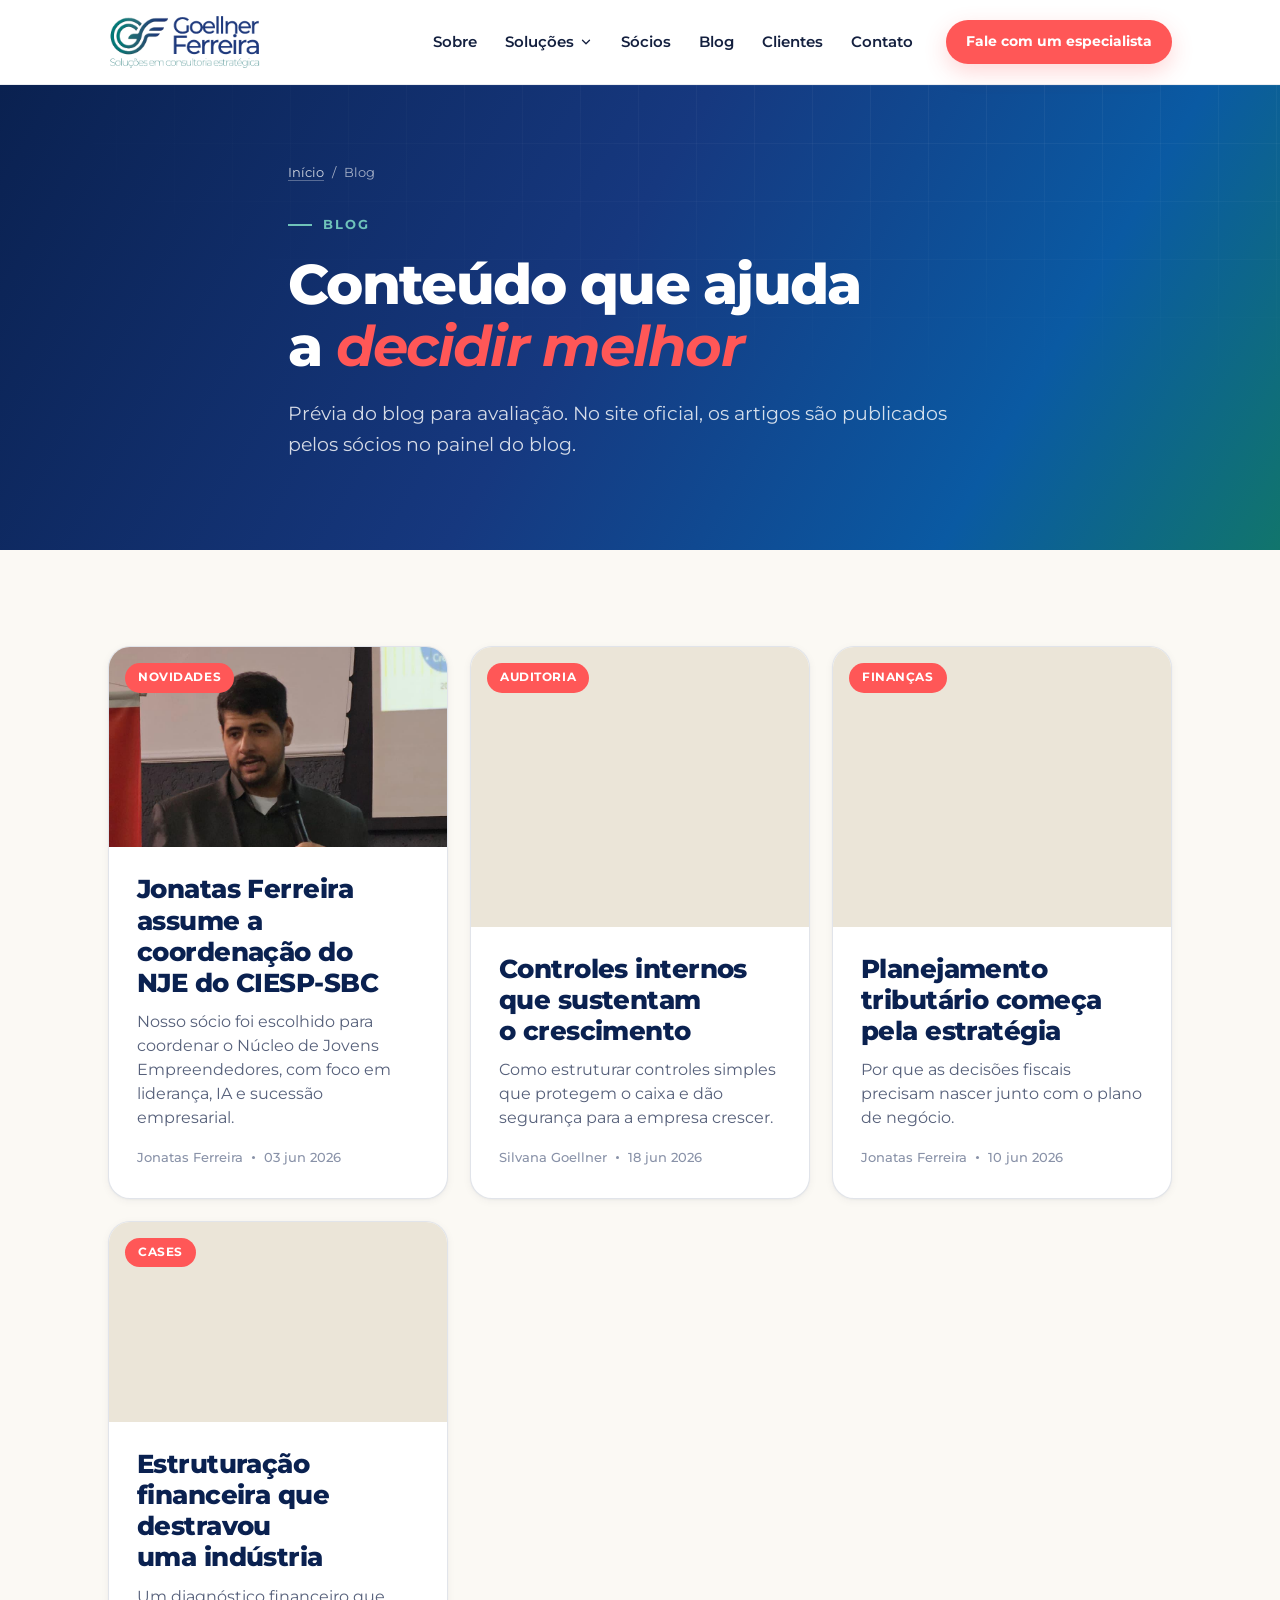
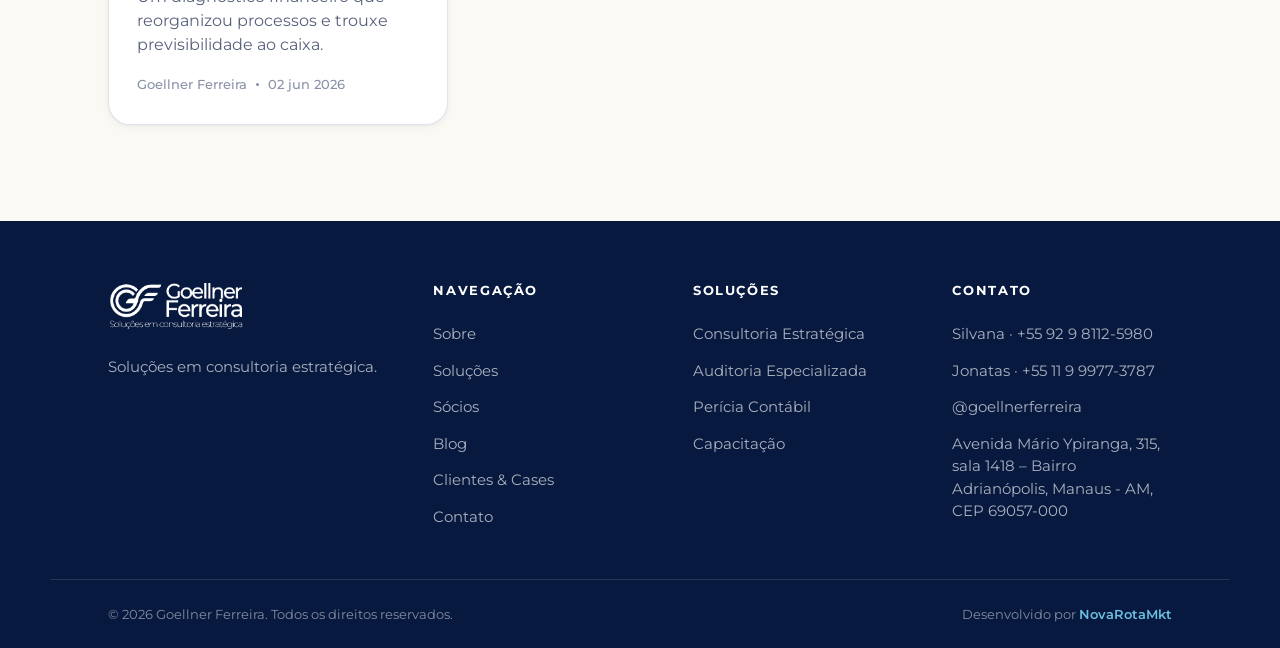
==== commit 89502fa5: "11" ====
--- a/blog/index.html
+++ b/blog/index.html
@@ -352,11 +352,11 @@
 <header class="gfh" id="gfh" data-stuck="false">
   <div class="gfh-in">
     <a class="gfh-logo" href="../index.html"><img src="../assets/logo-gf-web.png" alt="Goellner Ferreira — consultoria estratégica e auditoria" /></a>
-    <nav class="gfh-links"><a href="../index.html#sobre">Sobre</a><div class="gfh-dd"><a href="../index.html#solucoes">Soluções<svg class="gfh-chev" viewBox="0 0 24 24" fill="none" stroke="currentColor" stroke-width="2.2" stroke-linecap="round" stroke-linejoin="round"><path d="M6 9l6 6 6-6"/></svg></a><div class="gfh-ddm"><div class="gfh-ddm-in"><a href="../consultoria-estrategica.html">Consultoria Estratégica<small>Estrutura, finanças e M&amp;A</small></a><a href="../auditoria.html">Auditoria Especializada<small>Contábil, controles e compliance</small></a><a href="../pericia-contabil.html">Perícia Contábil<small>Laudos e assistência técnica</small></a><a href="../capacitacao.html">Capacitação<small>Treinamentos in company</small></a></div></div></div><a href="../index.html#socios">Sócios</a><a href="./">Blog</a><a href="../cases.html">Clientes</a><a href="../index.html#contato">Contato</a><span class="gfh-sep"></span><a class="gfh-wm" href="https://webmail-seguro.com.br/goellnerferreira.com.br/" target="_blank" rel="noopener"><svg viewBox="0 0 24 24" fill="none" stroke="currentColor" stroke-width="1.8" stroke-linecap="round" stroke-linejoin="round"><path d="M4 5h16a1 1 0 011 1v12a1 1 0 01-1 1H4a1 1 0 01-1-1V6a1 1 0 011-1z"/><path d="M3 7l9 6 9-6"/></svg>Webmail</a></nav>
+    <nav class="gfh-links"><a href="../index.html#sobre">Sobre</a><div class="gfh-dd"><a href="../index.html#solucoes">Soluções<svg class="gfh-chev" viewBox="0 0 24 24" fill="none" stroke="currentColor" stroke-width="2.2" stroke-linecap="round" stroke-linejoin="round"><path d="M6 9l6 6 6-6"/></svg></a><div class="gfh-ddm"><div class="gfh-ddm-in"><a href="../consultoria-estrategica.html">Consultoria Estratégica<small>Estrutura, finanças e M&amp;A</small></a><a href="../auditoria.html">Auditoria Especializada<small>Contábil, controles e compliance</small></a><a href="../pericia-contabil.html">Perícia Contábil<small>Laudos e assistência técnica</small></a><a href="../capacitacao.html">Capacitação<small>Treinamentos in company</small></a></div></div></div><a href="../index.html#socios">Sócios</a><a href="./">Blog</a><a href="../cases.html">Clientes</a><a href="../index.html#contato">Contato</a></nav>
     <a class="gfh-cta" href="../index.html#contato">Fale com um especialista</a>
     <button class="gfh-burger" aria-label="Abrir menu" onclick="document.getElementById('gfhmm').classList.toggle('open')"><span></span><span></span><span></span></button>
   </div>
-  <div class="gfh-mm" id="gfhmm"><a href="../index.html#sobre">Sobre</a><a href="../index.html#solucoes">Soluções</a><a class="gfh-sub" href="../consultoria-estrategica.html">Consultoria Estratégica</a><a class="gfh-sub" href="../auditoria.html">Auditoria Especializada</a><a class="gfh-sub" href="../pericia-contabil.html">Perícia Contábil</a><a class="gfh-sub" href="../capacitacao.html">Capacitação</a><a href="../index.html#socios">Sócios</a><a href="./">Blog</a><a href="../cases.html">Clientes</a><a href="../index.html#contato">Contato</a><a href="https://webmail-seguro.com.br/goellnerferreira.com.br/" target="_blank" rel="noopener">Webmail</a><a class="gfh-cta" href="../index.html#contato">Fale com um especialista</a></div>
+  <div class="gfh-mm" id="gfhmm"><a href="../index.html#sobre">Sobre</a><a href="../index.html#solucoes">Soluções</a><a class="gfh-sub" href="../consultoria-estrategica.html">Consultoria Estratégica</a><a class="gfh-sub" href="../auditoria.html">Auditoria Especializada</a><a class="gfh-sub" href="../pericia-contabil.html">Perícia Contábil</a><a class="gfh-sub" href="../capacitacao.html">Capacitação</a><a href="../index.html#socios">Sócios</a><a href="./">Blog</a><a href="../cases.html">Clientes</a><a href="../index.html#contato">Contato</a><a class="gfh-cta" href="../index.html#contato">Fale com um especialista</a></div>
 </header>
 <script>(function(){var h=document.getElementById('gfh');function f(){h.setAttribute('data-stuck',window.scrollY>12);}f();window.addEventListener('scroll',f);document.querySelectorAll('#gfhmm a').forEach(function(a){a.addEventListener('click',function(){document.getElementById('gfhmm').classList.remove('open');});});})();</script>
 <main><section class="svh"><div class="wrap svh-in"><nav class="crumb"><a href="../index.html">Início</a><span>/</span><span>Blog</span></nav><span class="kicker">Blog</span><h1>Conteúdo que ajuda a <em>decidir melhor</em></h1><p class="lead">Prévia do blog para avaliação. No site oficial, os artigos são publicados pelos sócios no painel do blog.</p></div></section>
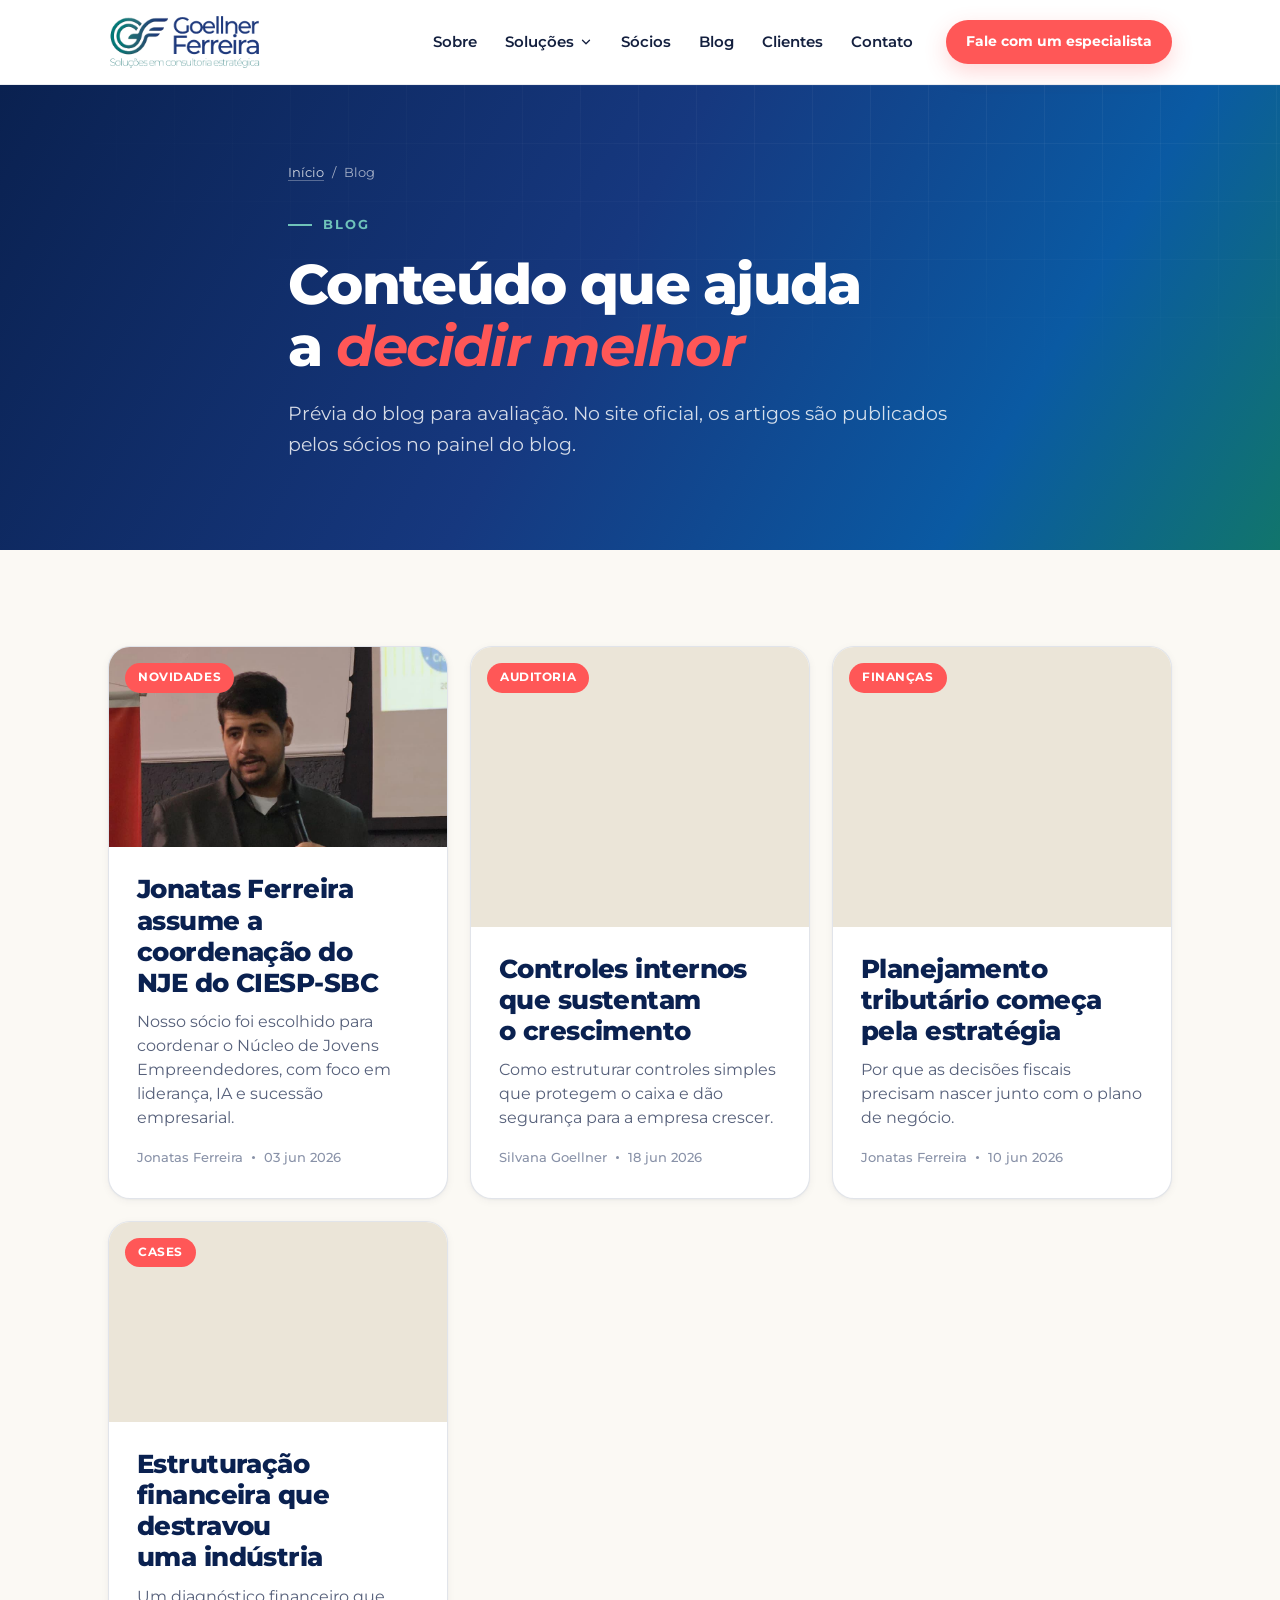
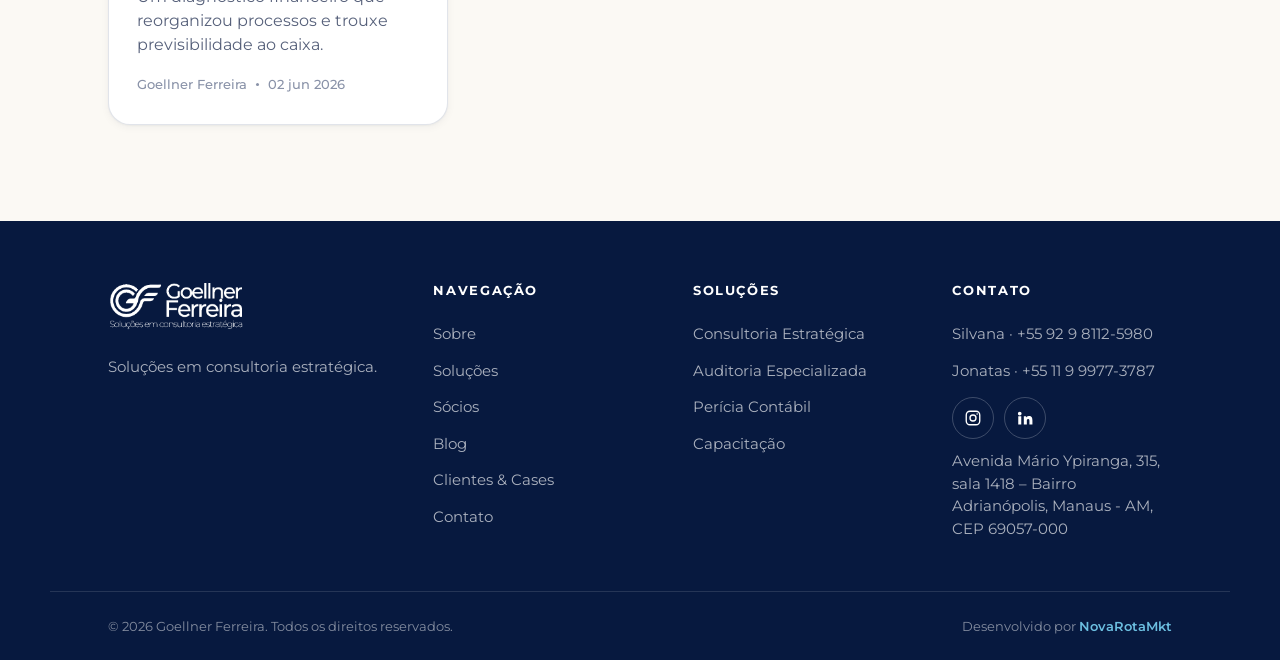
==== commit 9e886914: "2" ====
--- a/blog/index.html
+++ b/blog/index.html
@@ -267,7 +267,7 @@
   .ftr-top{grid-template-columns:1fr}
   .nav{height:70px}.nav-logo{height:48px}
 }
-.faddr{line-height:1.55!important;max-width:30ch}</style>
+.faddr{line-height:1.55!important;max-width:30ch}.fsoc{display:flex!important;gap:10px;padding:8px 0 4px!important}.fsoc a{display:grid!important;place-items:center;width:42px;height:42px;padding:0!important;border-radius:50%;border:1px solid rgba(255,255,255,.22);color:#fff!important;transition:background .2s,border-color .2s}.fsoc a:hover{background:var(--coral,#ff5757);border-color:var(--coral,#ff5757)}.fsoc svg{width:18px;height:18px}</style>
 <style>/*ftr-mobile*/
 @media(max-width:860px){.ftr-top{grid-template-columns:1fr 1fr!important;gap:32px 24px!important}.ftr-top>.ftr-col:first-child{grid-column:1/-1}}
 @media(max-width:640px){
@@ -352,11 +352,11 @@
 <header class="gfh" id="gfh" data-stuck="false">
   <div class="gfh-in">
     <a class="gfh-logo" href="../index.html"><img src="../assets/logo-gf-web.png" alt="Goellner Ferreira — consultoria estratégica e auditoria" /></a>
-    <nav class="gfh-links"><a href="../index.html#sobre">Sobre</a><div class="gfh-dd"><a href="../index.html#solucoes">Soluções<svg class="gfh-chev" viewBox="0 0 24 24" fill="none" stroke="currentColor" stroke-width="2.2" stroke-linecap="round" stroke-linejoin="round"><path d="M6 9l6 6 6-6"/></svg></a><div class="gfh-ddm"><div class="gfh-ddm-in"><a href="../consultoria-estrategica.html">Consultoria Estratégica<small>Estrutura, finanças e M&amp;A</small></a><a href="../auditoria.html">Auditoria Especializada<small>Contábil, controles e compliance</small></a><a href="../pericia-contabil.html">Perícia Contábil<small>Laudos e assistência técnica</small></a><a href="../capacitacao.html">Capacitação<small>Treinamentos in company</small></a></div></div></div><a href="../index.html#socios">Sócios</a><a href="./">Blog</a><a href="../cases.html">Clientes</a><a href="../index.html#contato">Contato</a></nav>
+    <nav class="gfh-links"><a href="../sobre.html">Sobre</a><div class="gfh-dd"><a href="../index.html#solucoes">Soluções<svg class="gfh-chev" viewBox="0 0 24 24" fill="none" stroke="currentColor" stroke-width="2.2" stroke-linecap="round" stroke-linejoin="round"><path d="M6 9l6 6 6-6"/></svg></a><div class="gfh-ddm"><div class="gfh-ddm-in"><a href="../consultoria-estrategica.html">Consultoria Estratégica<small>Estrutura, finanças e M&amp;A</small></a><a href="../auditoria.html">Auditoria Especializada<small>Contábil, controles e compliance</small></a><a href="../pericia-contabil.html">Perícia Contábil<small>Laudos e assistência técnica</small></a><a href="../capacitacao.html">Capacitação<small>Treinamentos in company</small></a></div></div></div><a href="../index.html#socios">Sócios</a><a href="./">Blog</a><a href="../cases.html">Clientes</a><a href="../index.html#contato">Contato</a></nav>
     <a class="gfh-cta" href="../index.html#contato">Fale com um especialista</a>
     <button class="gfh-burger" aria-label="Abrir menu" onclick="document.getElementById('gfhmm').classList.toggle('open')"><span></span><span></span><span></span></button>
   </div>
-  <div class="gfh-mm" id="gfhmm"><a href="../index.html#sobre">Sobre</a><a href="../index.html#solucoes">Soluções</a><a class="gfh-sub" href="../consultoria-estrategica.html">Consultoria Estratégica</a><a class="gfh-sub" href="../auditoria.html">Auditoria Especializada</a><a class="gfh-sub" href="../pericia-contabil.html">Perícia Contábil</a><a class="gfh-sub" href="../capacitacao.html">Capacitação</a><a href="../index.html#socios">Sócios</a><a href="./">Blog</a><a href="../cases.html">Clientes</a><a href="../index.html#contato">Contato</a><a class="gfh-cta" href="../index.html#contato">Fale com um especialista</a></div>
+  <div class="gfh-mm" id="gfhmm"><a href="../sobre.html">Sobre</a><a href="../index.html#solucoes">Soluções</a><a class="gfh-sub" href="../consultoria-estrategica.html">Consultoria Estratégica</a><a class="gfh-sub" href="../auditoria.html">Auditoria Especializada</a><a class="gfh-sub" href="../pericia-contabil.html">Perícia Contábil</a><a class="gfh-sub" href="../capacitacao.html">Capacitação</a><a href="../index.html#socios">Sócios</a><a href="./">Blog</a><a href="../cases.html">Clientes</a><a href="../index.html#contato">Contato</a><a class="gfh-cta" href="../index.html#contato">Fale com um especialista</a></div>
 </header>
 <script>(function(){var h=document.getElementById('gfh');function f(){h.setAttribute('data-stuck',window.scrollY>12);}f();window.addEventListener('scroll',f);document.querySelectorAll('#gfhmm a').forEach(function(a){a.addEventListener('click',function(){document.getElementById('gfhmm').classList.remove('open');});});})();</script>
 <main><section class="svh"><div class="wrap svh-in"><nav class="crumb"><a href="../index.html">Início</a><span>/</span><span>Blog</span></nav><span class="kicker">Blog</span><h1>Conteúdo que ajuda a <em>decidir melhor</em></h1><p class="lead">Prévia do blog para avaliação. No site oficial, os artigos são publicados pelos sócios no painel do blog.</p></div></section>
@@ -395,7 +395,7 @@
     </div>
     <div class="ftr-col">
       <h5>Navegação</h5>
-      <a href="../index.html#sobre">Sobre</a><a href="../index.html#solucoes">Soluções</a><a href="../index.html#socios">Sócios</a><a href="./">Blog</a><a href="../cases.html">Clientes &amp; Cases</a><a href="../index.html#contato">Contato</a>
+      <a href="../sobre.html">Sobre</a><a href="../index.html#solucoes">Soluções</a><a href="../index.html#socios">Sócios</a><a href="./">Blog</a><a href="../cases.html">Clientes &amp; Cases</a><a href="../index.html#contato">Contato</a>
     </div>
     <div class="ftr-col">
       <h5>Soluções</h5>
@@ -405,7 +405,7 @@
       <h5>Contato</h5>
       <a href="tel:+5592981125980">Silvana · +55 92 9 8112-5980</a>
       <a href="tel:+5511999773787">Jonatas · +55 11 9 9977-3787</a>
-      <a href="https://www.instagram.com/goellnerferreira/" target="_blank" rel="noopener">@goellnerferreira</a>
+      <div class="fsoc"><a href="https://www.instagram.com/goellnerferreira/" target="_blank" rel="noopener" aria-label="Instagram da Goellner Ferreira"><svg viewBox="0 0 24 24" fill="none" stroke="currentColor" stroke-width="1.8" aria-hidden="true"><rect x="3" y="3" width="18" height="18" rx="5"/><circle cx="12" cy="12" r="4"/><circle cx="17.5" cy="6.5" r="1" fill="currentColor" stroke="none"/></svg></a><a href="https://www.linkedin.com/company/goellnerferreira/" target="_blank" rel="noopener" aria-label="LinkedIn da Goellner Ferreira"><svg viewBox="0 0 24 24" fill="currentColor" aria-hidden="true"><path d="M4.98 3.5a2.5 2.5 0 11-.01 5 2.5 2.5 0 01.01-5zM3 9.75h4v11H3v-11zm6.5 0h3.8v1.5h.05c.53-1 1.83-2.05 3.77-2.05 4.03 0 4.78 2.65 4.78 6.1v5.45h-4v-4.83c0-1.15-.02-2.64-1.6-2.64-1.61 0-1.86 1.26-1.86 2.55v4.92h-4v-11z"/></svg></a></div>
       <a class="faddr" href="https://www.google.com/maps/search/?api=1&amp;query=Avenida+M%C3%A1rio+Ypiranga+315+Adrian%C3%B3polis+Manaus+AM" target="_blank" rel="noopener">Avenida Mário Ypiranga, 315, sala 1418 – Bairro Adrianópolis, Manaus - AM, CEP 69057-000</a>
     </div>
   </div>
